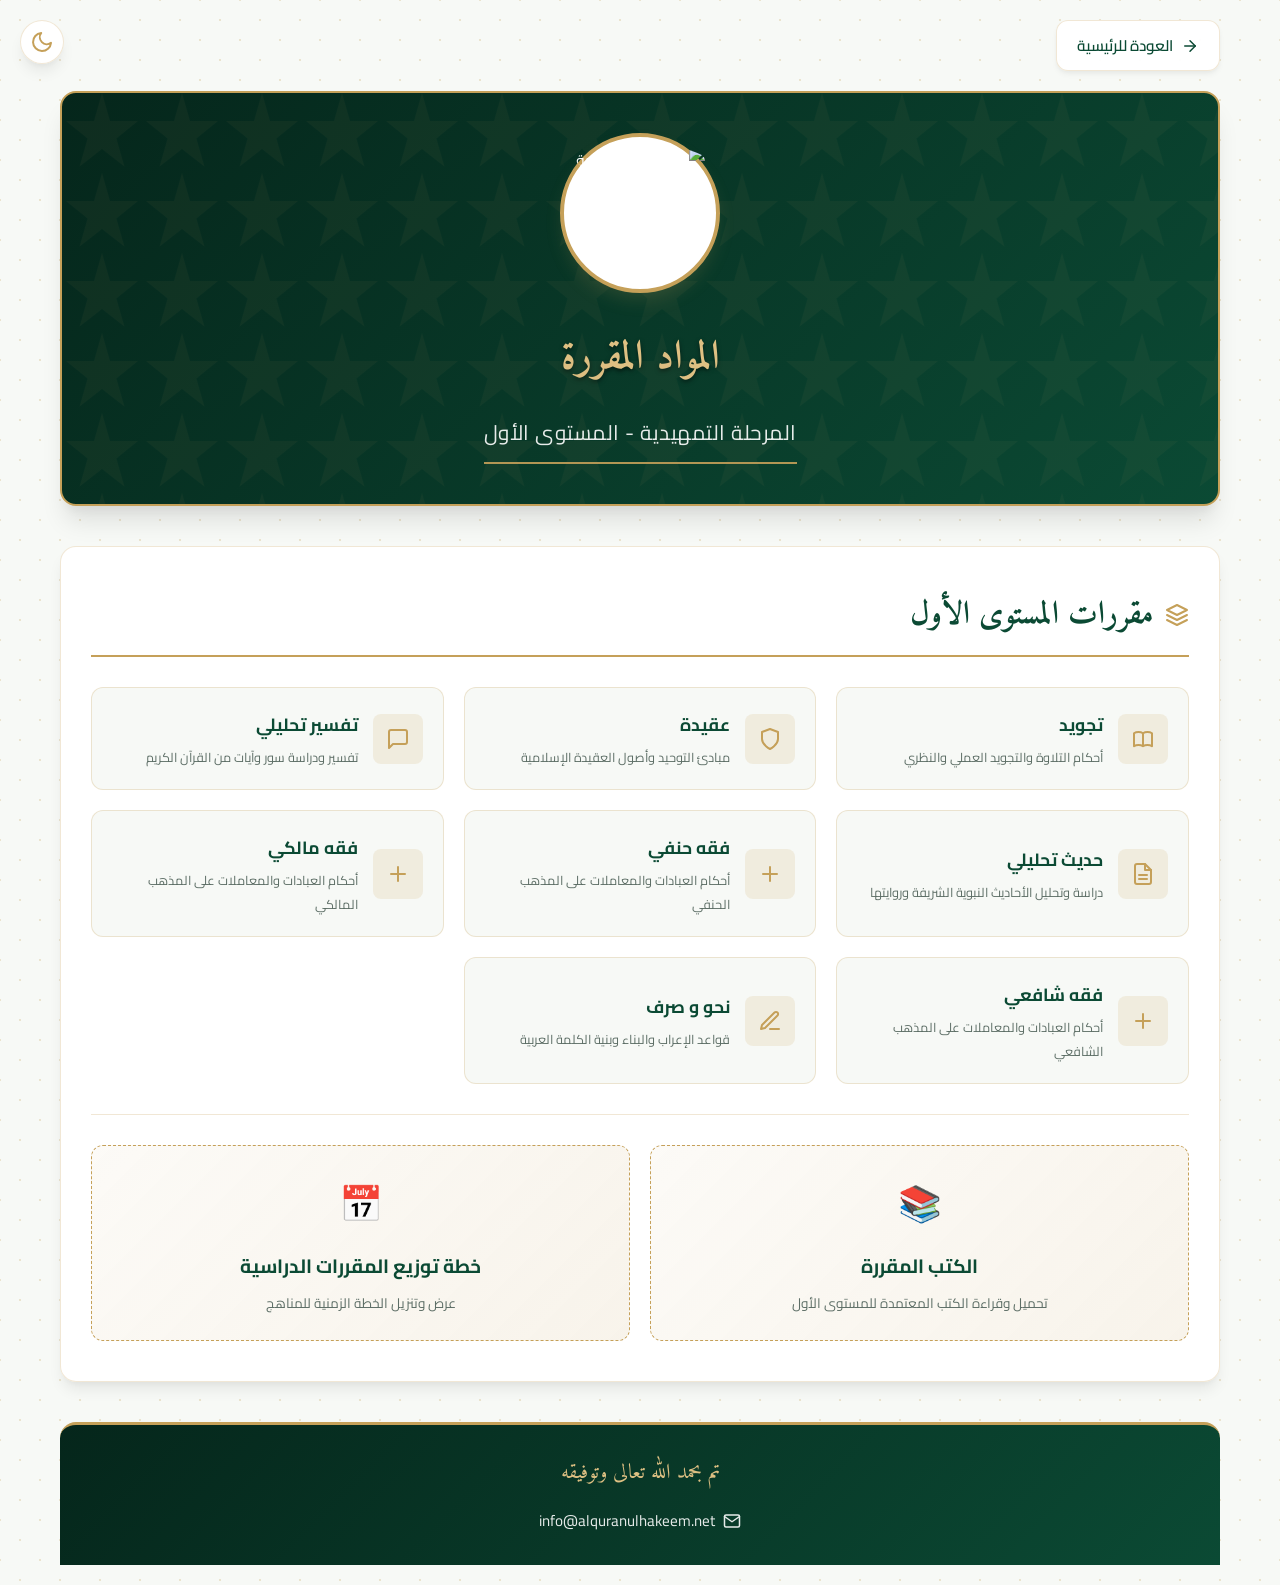
==== Rowaq_Intr_Stage_Level_1.html @ 0fdb3efa "Initial commit: Redesigned Rowaq academic stages website with premium dynamic player" ====
<!DOCTYPE html>
<html lang="ar" dir="rtl">
<head>
    <meta charset="UTF-8">
    <meta name="description" content="رواق العلوم الشرعية والعربية - المرحلة التمهيدية - المستوى الأول - المواد المقررة">
    <meta name="viewport" content="width=device-width, initial-scale=1.0">
    <title>المرحلة التمهيدية - المستوى الأول - المواد المقررة</title>
    <link rel="stylesheet" href="style.css">
</head>
<body>
    <!-- Theme Toggle Button -->
    <button class="theme-toggle-btn" id="themeToggle" title="تبديل المظهر الداكن/المضيء">
        <svg id="themeIcon" xmlns="http://www.w3.org/2000/svg" width="24" height="24" viewBox="0 0 24 24" fill="none" stroke="currentColor" stroke-width="2" stroke-linecap="round" stroke-linejoin="round">
            <path d="M21 12.79A9 9 0 1 1 11.21 3 7 7 0 0 0 21 12.79z"></path>
        </svg>
    </button>

    <div class="app-container">
        <!-- Back Button -->
        <div class="back-btn-container">
            <a href="Rowaq_Stages.html" class="back-btn">
                <svg xmlns="http://www.w3.org/2000/svg" width="24" height="24" viewBox="0 0 24 24" fill="none" stroke="currentColor" stroke-width="2" stroke-linecap="round" stroke-linejoin="round">
                    <line x1="5" y1="12" x2="19" y2="12"></line>
                    <polyline points="12 5 19 12 12 19"></polyline>
                </svg>
                <span>العودة للرئيسية</span>
            </a>
        </div>

        <!-- Header Hero -->
        <header class="header-hero">
            <div class="logo-wrapper">
                <img src="https://www.alquranulhakeem.net/Rowaq_0.jpg" alt="المرحلة التمهيدية" class="logo-img">
            </div>
            <h1 class="header-title-arabic font-amiri">المواد المقررة</h1>
            <div class="header-subtitle">المرحلة التمهيدية - المستوى الأول</div>
        </header>

        <!-- Level Container -->
        <main class="level-container">
            <h2 class="level-section-title">
                <svg xmlns="http://www.w3.org/2000/svg" width="24" height="24" viewBox="0 0 24 24" fill="none" stroke="currentColor" stroke-width="2" stroke-linecap="round" stroke-linejoin="round" style="color:var(--accent-color);">
                    <path d="M12 2L2 7l10 5 10-5-10-5z"></path>
                    <path d="M2 17l10 5 10-5"></path>
                    <path d="M2 12l10 5 10-5"></path>
                </svg>
                <span>مقررات المستوى الأول</span>
            </h2>

            <!-- Subjects Grid -->
            <div class="subjects-grid">
                <!-- Subject: تجويد -->
                <div class="subject-card" onclick="window.open('lecture_view.html?subject=level1_quran', '_blank');">
                    <div class="subject-icon">
                        <svg xmlns="http://www.w3.org/2000/svg" width="24" height="24" viewBox="0 0 24 24" fill="none" stroke="currentColor" stroke-width="2" stroke-linecap="round" stroke-linejoin="round">
                            <path d="M12 6.253v13m0-13C10.832 5.477 9.246 5 7.5 5S4.168 5.477 3 6.253v13C4.168 18.477 5.754 18 7.5 18s3.332.477 4.5 1.253m0-13C13.168 5.477 14.754 5 16.5 5c1.747 0 3.332.477 4.5 1.253v13C19.832 18.477 18.247 18 16.5 18c-1.746 0-3.332.477-4.5 1.253"></path>
                        </svg>
                    </div>
                    <div class="subject-info">
                        <div class="subject-name">تجويد</div>
                        <div class="subject-desc">أحكام التلاوة والتجويد العملي والنظري</div>
                    </div>
                </div>

                <!-- Subject: عقيدة -->
                <div class="subject-card" onclick="window.open('lecture_view.html?subject=level1_aqidah', '_blank');">
                    <div class="subject-icon">
                        <svg xmlns="http://www.w3.org/2000/svg" width="24" height="24" viewBox="0 0 24 24" fill="none" stroke="currentColor" stroke-width="2" stroke-linecap="round" stroke-linejoin="round">
                            <path d="M12 22s8-4 8-10V5l-8-3-8 3v7c0 6 8 10 8 10z"></path>
                        </svg>
                    </div>
                    <div class="subject-info">
                        <div class="subject-name">عقيدة</div>
                        <div class="subject-desc">مبادئ التوحيد وأصول العقيدة الإسلامية</div>
                    </div>
                </div>

                <!-- Subject: تفسير تحليلي -->
                <div class="subject-card" onclick="window.open('lecture_view.html?subject=level1_tafseer', '_blank');">
                    <div class="subject-icon">
                        <svg xmlns="http://www.w3.org/2000/svg" width="24" height="24" viewBox="0 0 24 24" fill="none" stroke="currentColor" stroke-width="2" stroke-linecap="round" stroke-linejoin="round">
                            <path d="M21 15a2 2 0 0 1-2 2H7l-4 4V5a2 2 0 0 1 2-2h14a2 2 0 0 1 2 2z"></path>
                        </svg>
                    </div>
                    <div class="subject-info">
                        <div class="subject-name">تفسير تحليلي</div>
                        <div class="subject-desc">تفسير ودراسة سور وآيات من القرآن الكريم</div>
                    </div>
                </div>

                <!-- Subject: حديث تحليلي -->
                <div class="subject-card" onclick="window.open('lecture_view.html?subject=level1_hadith', '_blank');">
                    <div class="subject-icon">
                        <svg xmlns="http://www.w3.org/2000/svg" width="24" height="24" viewBox="0 0 24 24" fill="none" stroke="currentColor" stroke-width="2" stroke-linecap="round" stroke-linejoin="round">
                            <path d="M14 2H6a2 2 0 0 0-2 2v16a2 2 0 0 0 2 2h12a2 2 0 0 0 2-2V8z"></path>
                            <polyline points="14 2 14 8 20 8"></polyline>
                            <line x1="16" y1="13" x2="8" y2="13"></line>
                            <line x1="16" y1="17" x2="8" y2="17"></line>
                        </svg>
                    </div>
                    <div class="subject-info">
                        <div class="subject-name">حديث تحليلي</div>
                        <div class="subject-desc">دراسة وتحليل الأحاديث النبوية الشريفة وروايتها</div>
                    </div>
                </div>

                <!-- Subject: فقه حنفي -->
                <div class="subject-card" onclick="window.open('lecture_view.html?subject=level1_fiqh_hanafy', '_blank');">
                    <div class="subject-icon">
                        <svg xmlns="http://www.w3.org/2000/svg" width="24" height="24" viewBox="0 0 24 24" fill="none" stroke="currentColor" stroke-width="2" stroke-linecap="round" stroke-linejoin="round">
                            <line x1="12" y1="5" x2="12" y2="19"></line>
                            <line x1="5" y1="12" x2="19" y2="12"></line>
                        </svg>
                    </div>
                    <div class="subject-info">
                        <div class="subject-name">فقه حنفي</div>
                        <div class="subject-desc">أحكام العبادات والمعاملات على المذهب الحنفي</div>
                    </div>
                </div>

                <!-- Subject: فقه مالكي -->
                <div class="subject-card" onclick="window.open('lecture_view.html?subject=level1_fiqh_maleky', '_blank');">
                    <div class="subject-icon">
                        <svg xmlns="http://www.w3.org/2000/svg" width="24" height="24" viewBox="0 0 24 24" fill="none" stroke="currentColor" stroke-width="2" stroke-linecap="round" stroke-linejoin="round">
                            <line x1="12" y1="5" x2="12" y2="19"></line>
                            <line x1="5" y1="12" x2="19" y2="12"></line>
                        </svg>
                    </div>
                    <div class="subject-info">
                        <div class="subject-name">فقه مالكي</div>
                        <div class="subject-desc">أحكام العبادات والمعاملات على المذهب المالكي</div>
                    </div>
                </div>

                <!-- Subject: فقه شافعي -->
                <div class="subject-card" onclick="window.open('lecture_view.html?subject=level1_fiqh_shafey', '_blank');">
                    <div class="subject-icon">
                        <svg xmlns="http://www.w3.org/2000/svg" width="24" height="24" viewBox="0 0 24 24" fill="none" stroke="currentColor" stroke-width="2" stroke-linecap="round" stroke-linejoin="round">
                            <line x1="12" y1="5" x2="12" y2="19"></line>
                            <line x1="5" y1="12" x2="19" y2="12"></line>
                        </svg>
                    </div>
                    <div class="subject-info">
                        <div class="subject-name">فقه شافعي</div>
                        <div class="subject-desc">أحكام العبادات والمعاملات على المذهب الشافعي</div>
                    </div>
                </div>

                <!-- Subject: نحو و صرف -->
                <div class="subject-card" onclick="window.open('lecture_view.html?subject=level1_nahw', '_blank');">
                    <div class="subject-icon">
                        <svg xmlns="http://www.w3.org/2000/svg" width="24" height="24" viewBox="0 0 24 24" fill="none" stroke="currentColor" stroke-width="2" stroke-linecap="round" stroke-linejoin="round">
                            <path d="M12 20h9"></path>
                            <path d="M16.5 3.5a2.121 2.121 0 0 1 3 3L7 19l-4 1 1-4L16.5 3.5z"></path>
                        </svg>
                    </div>
                    <div class="subject-info">
                        <div class="subject-name">نحو و صرف</div>
                        <div class="subject-desc">قواعد الإعراب والبناء وبنية الكلمة العربية</div>
                    </div>
                </div>
            </div>

            <!-- Specialized Materials (Books & Schedule) -->
            <div class="special-materials-grid">
                <!-- Books -->
                <div class="special-material-card" onclick="window.open('https://www.alquranulhakeem.net/Rowaq/Al_Kotob.html', '_blank');">
                    <div class="special-material-icon">📚</div>
                    <div class="special-material-title">الكتب المقررة</div>
                    <p style="font-size:0.85rem; color:var(--text-light);">تحميل وقراءة الكتب المعتمدة للمستوى الأول</p>
                </div>

                <!-- Syllabus/Schedule -->
                <div class="special-material-card" onclick="window.open('https://drive.google.com/file/d/1y_OL5pMnN5fNmaJ95Whbxg81tgHGgT0i/view?usp=sharing', '_blank');">
                    <div class="special-material-icon">📅</div>
                    <div class="special-material-title">خطة توزيع المقررات الدراسية</div>
                    <p style="font-size:0.85rem; color:var(--text-light);">عرض وتنزيل الخطة الزمنية للمناهج</p>
                </div>
            </div>
        </main>

        <!-- Footer Section -->
        <footer class="footer-section">
            <div class="footer-credit">تم بحمد الله تعالى وتوفيقه</div>
            <a href="mailto:info@alquranulhakeem.net" class="footer-contact">
                <svg xmlns="http://www.w3.org/2000/svg" width="18" height="18" viewBox="0 0 24 24" fill="none" stroke="currentColor" stroke-width="2" stroke-linecap="round" stroke-linejoin="round">
                    <path d="M4 4h16c1.1 0 2 .9 2 2v12c0 1.1-.9 2-2 2H4c-1.1 0-2-.9-2-2V6c0-1.1.9-2 2-2z"></path>
                    <polyline points="22,6 12,13 2,6"></polyline>
                </svg>
                <span>info@alquranulhakeem.net</span>
            </a>
        </footer>
    </div>

    <!-- Security & Theme Switcher Script -->
    <script>
        // Disable context menu
        document.addEventListener('contextmenu', event => event.preventDefault());

        // Dark/Light Theme Switcher script
        const themeToggle = document.getElementById('themeToggle');
        const themeIcon = document.getElementById('themeIcon');
        
        // Check for saved theme
        const savedTheme = localStorage.getItem('theme') || 'light';
        document.documentElement.setAttribute('data-theme', savedTheme);
        updateThemeIcon(savedTheme);

        themeToggle.addEventListener('click', () => {
            const currentTheme = document.documentElement.getAttribute('data-theme');
            const newTheme = currentTheme === 'dark' ? 'light' : 'dark';
            document.documentElement.setAttribute('data-theme', newTheme);
            localStorage.setItem('theme', newTheme);
            updateThemeIcon(newTheme);
        });

        function updateThemeIcon(theme) {
            if (theme === 'dark') {
                themeIcon.innerHTML = `
                    <circle cx="12" cy="12" r="5"></circle>
                    <line x1="12" y1="1" x2="12" y2="3"></line>
                    <line x1="12" y1="21" x2="12" y2="23"></line>
                    <line x1="4.22" y1="4.22" x2="5.64" y2="5.64"></line>
                    <line x1="18.36" y1="18.36" x2="19.78" y2="19.78"></line>
                    <line x1="1" y1="12" x2="3" y2="12"></line>
                    <line x1="21" y1="12" x2="23" y2="12"></line>
                    <line x1="4.22" y1="19.78" x2="5.64" y2="18.36"></line>
                    <line x1="18.36" y1="5.64" x2="19.78" y2="4.22"></line>
                `;
            } else {
                themeIcon.innerHTML = `
                    <path d="M21 12.79A9 9 0 1 1 11.21 3 7 7 0 0 0 21 12.79z"></path>
                `;
            }
        }
    </script>
</body>
</html>
---- style.css ----
@import url('https://fonts.googleapis.com/css?family=Amiri:400,700|Cairo:300,400,600,700&display=swap');

:root {
    --primary-color: #0b4a34;
    --primary-light: #156247;
    --primary-dark: #05261b;
    --accent-color: #c5a059;
    --accent-light: #dec083;
    --accent-dark: #99793c;
    --accent-glow: rgba(197, 160, 89, 0.3);
    --bg-color: #f7f9f6;
    --card-bg: rgba(255, 255, 255, 0.95);
    --border-color: rgba(197, 160, 89, 0.25);
    --text-color: #2b3a33;
    --text-light: #5d6e66;
    --text-white: #ffffff;
    --shadow-sm: 0 4px 6px -1px rgba(0, 0, 0, 0.05), 0 2px 4px -1px rgba(0, 0, 0, 0.03);
    --shadow-md: 0 10px 15px -3px rgba(0, 0, 0, 0.08), 0 4px 6px -2px rgba(0, 0, 0, 0.04);
    --shadow-lg: 0 20px 25px -5px rgba(0, 0, 0, 0.1), 0 10px 10px -5px rgba(0, 0, 0, 0.04);
    --shadow-gold: 0 10px 20px -5px rgba(197, 160, 89, 0.2);
    --transition: all 0.3s cubic-bezier(0.4, 0, 0.2, 1);
    --border-radius-lg: 16px;
    --border-radius-md: 12px;
    --border-radius-sm: 8px;
    --font-cairo: 'Cairo', sans-serif;
    --font-amiri: 'Amiri', serif;
}

[data-theme="dark"] {
    --primary-color: #125e43;
    --primary-light: #1c7c59;
    --primary-dark: #083424;
    --accent-color: #dec083;
    --accent-light: #ebd6ae;
    --accent-dark: #b58d4a;
    --accent-glow: rgba(222, 192, 131, 0.2);
    --bg-color: #0b1411;
    --card-bg: rgba(13, 26, 22, 0.85);
    --border-color: rgba(222, 192, 131, 0.2);
    --text-color: #e2e8f0;
    --text-light: #94a3b8;
    --shadow-sm: 0 4px 6px -1px rgba(0, 0, 0, 0.2);
    --shadow-md: 0 10px 15px -3px rgba(0, 0, 0, 0.3);
    --shadow-lg: 0 20px 25px -5px rgba(0, 0, 0, 0.4);
    --shadow-gold: 0 10px 20px -5px rgba(222, 192, 131, 0.1);
}

/* Base Styles */
* {
    box-sizing: border-box;
    margin: 0;
    padding: 0;
}

body {
    direction: rtl;
    text-align: right;
    font-family: var(--font-cairo);
    background-color: var(--bg-color);
    color: var(--text-color);
    min-height: 100vh;
    display: flex;
    flex-direction: column;
    transition: var(--transition);
    overflow-x: hidden;
    background-image: 
        radial-gradient(var(--border-color) 1px, transparent 1px), 
        radial-gradient(var(--border-color) 1px, transparent 1px);
    background-size: 40px 40px;
    background-position: 0 0, 20px 20px;
}

/* Theme Switcher */
.theme-toggle-btn {
    position: fixed;
    top: 20px;
    left: 20px;
    background: var(--card-bg);
    border: 1px solid var(--border-color);
    color: var(--accent-color);
    width: 44px;
    height: 44px;
    border-radius: 50%;
    cursor: pointer;
    display: flex;
    align-items: center;
    justify-content: center;
    box-shadow: var(--shadow-md);
    transition: var(--transition);
    z-index: 1000;
}

.theme-toggle-btn:hover {
    transform: scale(1.1) rotate(15deg);
    border-color: var(--accent-color);
    box-shadow: var(--shadow-gold);
}

/* App Container */
.app-container {
    max-width: 1200px;
    width: 100%;
    margin: 0 auto;
    padding: 20px;
    flex: 1;
    display: flex;
    flex-direction: column;
}

/* Header & Hero Section */
.header-hero {
    background: linear-gradient(135deg, var(--primary-dark) 0%, var(--primary-color) 100%);
    color: var(--text-white);
    border-radius: var(--border-radius-lg);
    padding: 40px 30px;
    margin-bottom: 40px;
    text-align: center;
    box-shadow: var(--shadow-lg);
    border: 2px solid var(--accent-color);
    position: relative;
    overflow: hidden;
    display: flex;
    flex-direction: column;
    align-items: center;
    gap: 20px;
    animation: fadeInUp 0.8s ease;
}

.header-hero::before {
    content: '';
    position: absolute;
    top: 0;
    left: 0;
    right: 0;
    bottom: 0;
    background: url('data:image/svg+xml;utf8,<svg xmlns="http://www.w3.org/2000/svg" width="100" height="100" viewBox="0 0 100 100"><polygon points="50,0 60,35 95,35 68,57 78,92 50,70 22,92 32,57 5,35 40,35" fill="rgba(197, 160, 89, 0.05)"/></svg>') repeat;
    background-size: 80px 80px;
    pointer-events: none;
}

.logo-wrapper {
    position: relative;
    width: 160px;
    height: 160px;
    border-radius: 50%;
    background: var(--text-white);
    padding: 8px;
    box-shadow: var(--shadow-gold);
    border: 4px solid var(--accent-color);
    transition: var(--transition);
}

.logo-wrapper:hover {
    transform: scale(1.05) rotate(5deg);
    box-shadow: 0 0 25px var(--accent-color);
}

.logo-img {
    width: 100%;
    height: 100%;
    object-fit: cover;
    border-radius: 50%;
}

.header-title-arabic {
    font-family: var(--font-amiri);
    font-size: 2.5rem;
    font-weight: 700;
    color: var(--accent-light);
    text-shadow: 0 2px 4px rgba(0,0,0,0.5);
    margin-top: 10px;
}

.header-subtitle {
    font-size: 1.3rem;
    font-weight: 400;
    letter-spacing: 0.5px;
    color: var(--text-white);
    opacity: 0.9;
    border-bottom: 2px solid var(--accent-color);
    padding-bottom: 10px;
    width: fit-content;
    margin: 0 auto;
}

/* Back Button */
.back-btn-container {
    width: 100%;
    display: flex;
    justify-content: flex-start;
    margin-bottom: 20px;
}

.back-btn {
    display: inline-flex;
    align-items: center;
    gap: 8px;
    padding: 10px 20px;
    background: var(--card-bg);
    border: 1px solid var(--border-color);
    border-radius: var(--border-radius-md);
    color: var(--primary-color);
    font-family: var(--font-cairo);
    font-weight: 600;
    font-size: 0.95rem;
    cursor: pointer;
    text-decoration: none;
    transition: var(--transition);
    box-shadow: var(--shadow-sm);
}

.back-btn:hover {
    background: var(--primary-color);
    color: var(--text-white);
    border-color: var(--primary-color);
    transform: translateX(5px);
    box-shadow: var(--shadow-md);
}

.back-btn svg {
    width: 18px;
    height: 18px;
    transition: var(--transition);
}

/* Main Grid Layout */
.stages-grid {
    display: grid;
    grid-template-columns: repeat(3, 1fr);
    gap: 30px;
    margin-bottom: 40px;
    animation: fadeInUp 1s ease;
}

/* Cards Design */
.stage-card {
    background: var(--card-bg);
    border: 1.5px solid var(--border-color);
    border-radius: var(--border-radius-lg);
    padding: 30px 24px;
    text-align: center;
    box-shadow: var(--shadow-md);
    transition: var(--transition);
    display: flex;
    flex-direction: column;
    justify-content: space-between;
    min-height: 380px;
    backdrop-filter: blur(10px);
}

.stage-card:hover {
    transform: translateY(-8px);
    border-color: var(--accent-color);
    box-shadow: var(--shadow-lg), var(--shadow-gold);
}

.stage-header {
    margin-bottom: 25px;
}

.stage-icon-box {
    width: 70px;
    height: 70px;
    border-radius: 50%;
    background: rgba(197, 160, 89, 0.1);
    color: var(--accent-color);
    display: flex;
    align-items: center;
    justify-content: center;
    margin: 0 auto 15px auto;
    transition: var(--transition);
}

.stage-card:hover .stage-icon-box {
    background: var(--accent-color);
    color: var(--primary-dark);
    transform: scale(1.1);
}

.stage-title {
    font-family: var(--font-amiri);
    font-size: 1.8rem;
    font-weight: 700;
    color: var(--primary-color);
    margin-bottom: 8px;
}

.stage-description {
    font-size: 0.9rem;
    color: var(--text-light);
    line-height: 1.6;
}

.stage-actions {
    display: flex;
    flex-direction: column;
    gap: 15px;
    margin-top: 15px;
}

/* Button & Link Styles */
.rowaq-btn {
    display: flex;
    align-items: center;
    justify-content: center;
    gap: 10px;
    width: 100%;
    padding: 12px 20px;
    font-family: var(--font-cairo);
    font-size: 1rem;
    font-weight: 600;
    text-decoration: none;
    border-radius: var(--border-radius-md);
    cursor: pointer;
    transition: var(--transition);
    border: 1px solid var(--border-color);
    box-shadow: var(--shadow-sm);
    background: var(--card-bg);
    color: var(--text-color);
}

.rowaq-btn:hover {
    transform: translateY(-2px);
    box-shadow: var(--shadow-md);
}

.rowaq-btn-primary {
    background: linear-gradient(135deg, var(--primary-color) 0%, var(--primary-light) 100%);
    color: var(--text-white);
    border: none;
}

.rowaq-btn-primary:hover {
    background: linear-gradient(135deg, var(--primary-light) 0%, var(--primary-color) 100%);
    box-shadow: 0 8px 20px rgba(11, 74, 52, 0.3);
}

.rowaq-btn-accent {
    background: linear-gradient(135deg, var(--accent-color) 0%, var(--accent-light) 100%);
    color: var(--primary-dark);
    border: none;
}

.rowaq-btn-accent:hover {
    background: linear-gradient(135deg, var(--accent-light) 0%, var(--accent-color) 100%);
    box-shadow: var(--shadow-gold);
}

.rowaq-btn-outline {
    background: transparent;
    border: 1.5px solid var(--primary-color);
    color: var(--primary-color);
}

.rowaq-btn-outline:hover {
    background: var(--primary-color);
    color: var(--text-white);
}

/* Inner Levels Page Layout */
.level-container {
    background: var(--card-bg);
    border: 1.5px solid var(--border-color);
    border-radius: var(--border-radius-lg);
    padding: 40px 30px;
    box-shadow: var(--shadow-md);
    margin-bottom: 40px;
    animation: fadeInUp 0.8s ease;
    backdrop-filter: blur(10px);
}

.level-section-title {
    font-family: var(--font-amiri);
    font-size: 2rem;
    font-weight: 700;
    color: var(--primary-color);
    border-bottom: 2px solid var(--accent-color);
    padding-bottom: 12px;
    margin-bottom: 30px;
    display: flex;
    align-items: center;
    gap: 12px;
}

.subjects-grid {
    display: grid;
    grid-template-columns: repeat(auto-fill, minmax(280px, 1fr));
    gap: 20px;
    margin-bottom: 30px;
}

/* Subject Card Styles */
.subject-card {
    background: var(--bg-color);
    border: 1px solid var(--border-color);
    border-radius: var(--border-radius-md);
    padding: 20px;
    display: flex;
    align-items: center;
    gap: 15px;
    transition: var(--transition);
    cursor: pointer;
    position: relative;
    overflow: hidden;
}

.subject-card::after {
    content: '';
    position: absolute;
    bottom: 0;
    left: 0;
    right: 0;
    height: 3px;
    background: var(--accent-color);
    transform: scaleX(0);
    transition: var(--transition);
}

.subject-card:hover {
    transform: translateY(-4px);
    border-color: var(--accent-color);
    box-shadow: var(--shadow-md);
    background: var(--card-bg);
}

.subject-card:hover::after {
    transform: scaleX(1);
}

.subject-icon {
    width: 50px;
    height: 50px;
    border-radius: var(--border-radius-sm);
    background: rgba(197, 160, 89, 0.15);
    color: var(--accent-color);
    display: flex;
    align-items: center;
    justify-content: center;
    font-size: 1.3rem;
    flex-shrink: 0;
    transition: var(--transition);
}

.subject-card:hover .subject-icon {
    background: var(--primary-color);
    color: var(--text-white);
}

.subject-info {
    flex-grow: 1;
}

.subject-name {
    font-size: 1.1rem;
    font-weight: 700;
    color: var(--primary-color);
    margin-bottom: 4px;
}

.subject-desc {
    font-size: 0.8rem;
    color: var(--text-light);
}

/* Specialized items (e.g. books, schedules) */
.special-materials-grid {
    display: grid;
    grid-template-columns: repeat(2, 1fr);
    gap: 20px;
    margin-top: 30px;
    border-top: 1px solid var(--border-color);
    padding-top: 30px;
}

.special-material-card {
    background: linear-gradient(135deg, rgba(197, 160, 89, 0.05) 0%, rgba(197, 160, 89, 0.12) 100%);
    border: 1.5px dashed var(--accent-color);
    border-radius: var(--border-radius-md);
    padding: 24px;
    text-align: center;
    transition: var(--transition);
    cursor: pointer;
}

.special-material-card:hover {
    background: linear-gradient(135deg, rgba(197, 160, 89, 0.1) 0%, rgba(197, 160, 89, 0.2) 100%);
    transform: translateY(-3px);
    box-shadow: var(--shadow-md);
}

.special-material-icon {
    font-size: 2.2rem;
    color: var(--accent-dark);
    margin-bottom: 12px;
}

.special-material-title {
    font-size: 1.2rem;
    font-weight: 700;
    color: var(--primary-color);
    margin-bottom: 6px;
}

/* Badges */
.status-badge {
    display: inline-block;
    padding: 4px 10px;
    font-size: 0.75rem;
    font-weight: 600;
    border-radius: 20px;
    text-transform: uppercase;
    margin-bottom: 8px;
    width: fit-content;
}

.badge-coming-soon {
    background-color: rgba(197, 160, 89, 0.2);
    color: var(--accent-dark);
    border: 1px solid var(--accent-color);
}

.badge-active {
    background-color: rgba(11, 74, 52, 0.15);
    color: var(--primary-light);
    border: 1px solid var(--primary-color);
}

/* Coming Soon Custom Page Container */
.coming-soon-container {
    flex: 1;
    display: flex;
    flex-direction: column;
    align-items: center;
    justify-content: center;
    text-align: center;
    padding: 40px 20px;
    animation: fadeInUp 0.8s ease;
}

.coming-soon-card {
    background: var(--card-bg);
    border: 2px solid var(--accent-color);
    border-radius: var(--border-radius-lg);
    padding: 50px 30px;
    max-width: 600px;
    width: 100%;
    box-shadow: var(--shadow-lg), var(--shadow-gold);
    display: flex;
    flex-direction: column;
    align-items: center;
    gap: 20px;
}

.coming-soon-icon {
    font-size: 4rem;
    animation: pulse 2s infinite;
}

.coming-soon-title {
    font-family: var(--font-amiri);
    font-size: 2.5rem;
    font-weight: 700;
    color: var(--primary-color);
}

.coming-soon-text {
    font-size: 1.1rem;
    color: var(--text-light);
    line-height: 1.8;
}

/* Footer Section */
.footer-section {
    background: linear-gradient(135deg, var(--primary-dark) 0%, var(--primary-color) 100%);
    color: var(--text-white);
    border-top: 3px solid var(--accent-color);
    border-radius: var(--border-radius-lg) var(--border-radius-lg) 0 0;
    padding: 30px 20px;
    text-align: center;
    margin-top: auto;
    display: flex;
    flex-direction: column;
    align-items: center;
    gap: 15px;
}

.footer-credit {
    font-family: var(--font-amiri);
    font-size: 1.3rem;
    color: var(--accent-light);
}

.footer-contact {
    font-size: 0.95rem;
    color: var(--text-white);
    opacity: 0.9;
    text-decoration: none;
    transition: var(--transition);
    display: flex;
    align-items: center;
    gap: 8px;
}

.footer-contact:hover {
    color: var(--accent-light);
    text-shadow: 0 0 10px rgba(197, 160, 89, 0.5);
}

/* Animations */
@keyframes fadeInUp {
    from {
        opacity: 0;
        transform: translateY(20px);
    }
    to {
        opacity: 1;
        transform: translateY(0);
    }
}

@keyframes pulse {
    0% {
        transform: scale(1);
        opacity: 1;
    }
    50% {
        transform: scale(1.08);
        opacity: 0.8;
    }
    100% {
        transform: scale(1);
        opacity: 1;
    }
}

/* Responsive Breakpoints */
@media (max-width: 992px) {
    .stages-grid {
        grid-template-columns: repeat(2, 1fr);
        gap: 20px;
    }
}

@media (max-width: 768px) {
    .stages-grid {
        grid-template-columns: 1fr;
        gap: 25px;
    }
    .header-title-arabic {
        font-size: 2rem;
    }
    .special-materials-grid {
        grid-template-columns: 1fr;
    }
    .level-container {
        padding: 25px 20px;
    }
}
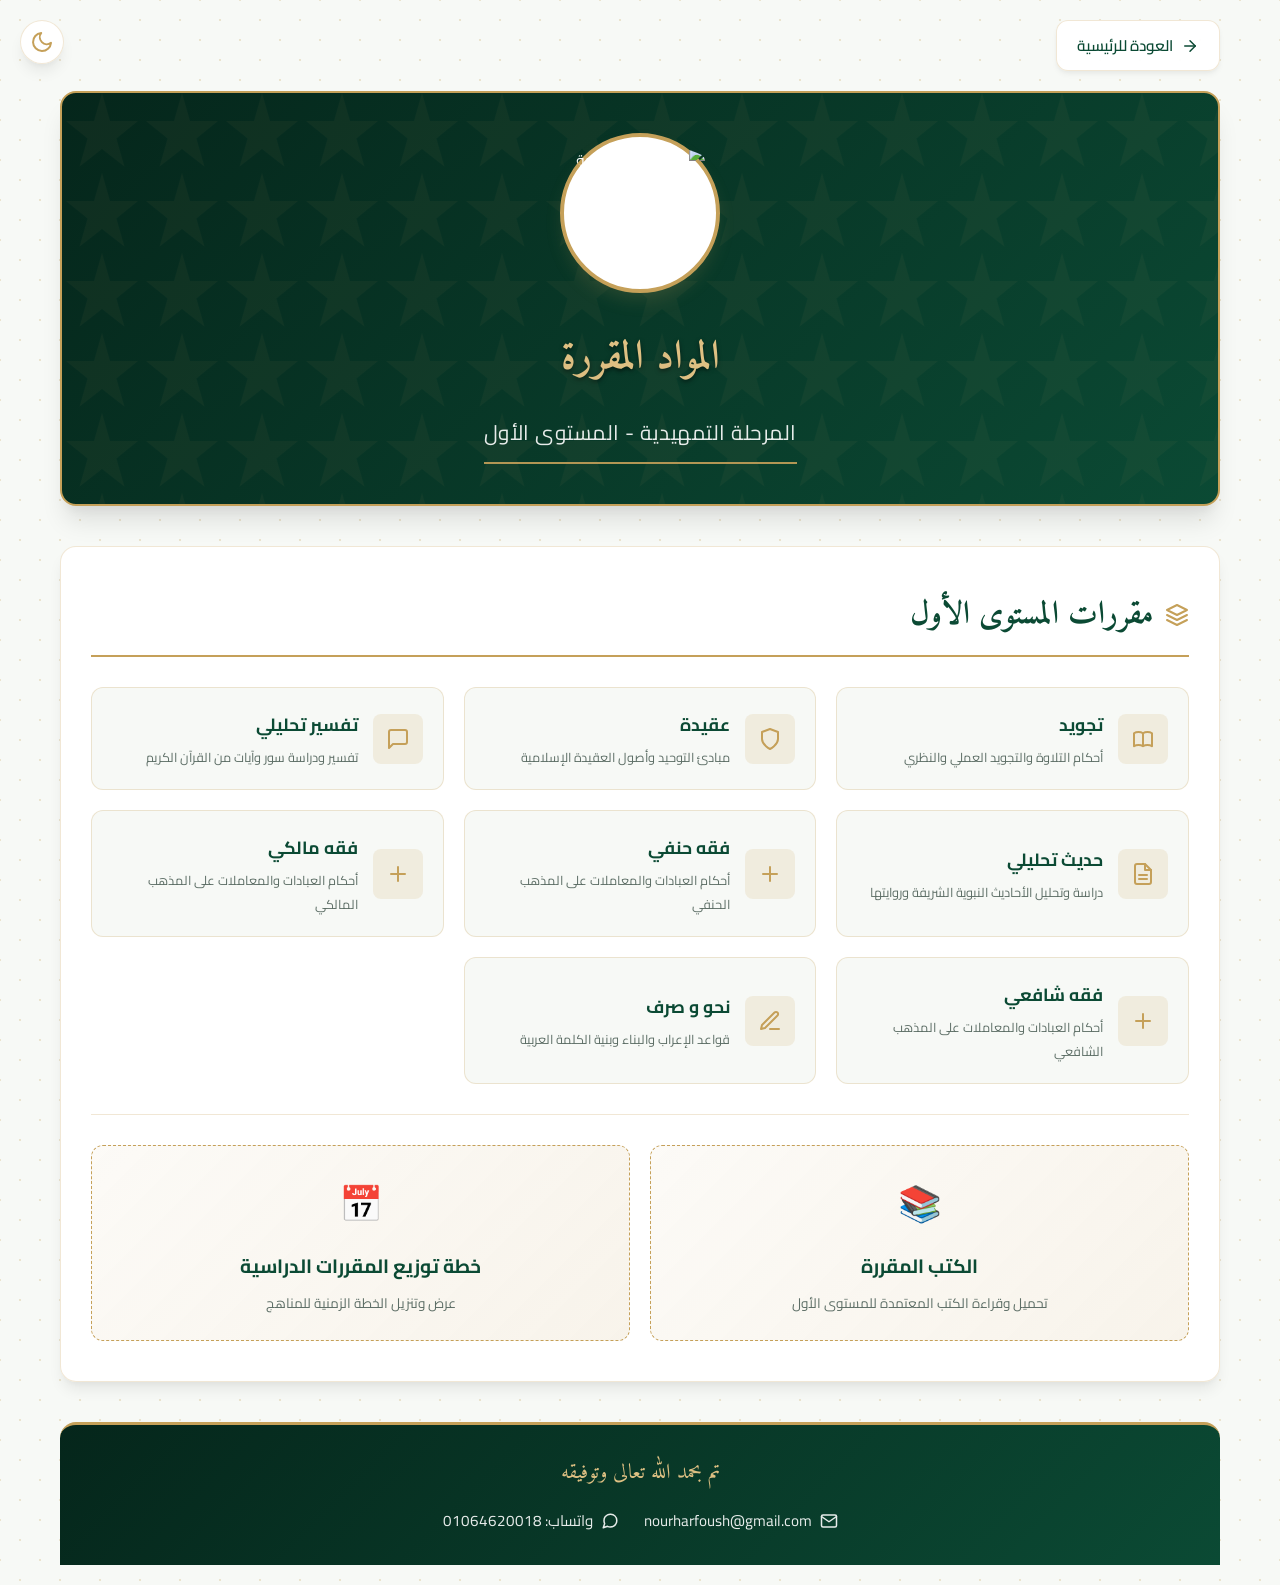
==== commit 2ea375cd: "Update contact info, add modern styled books pages, and configure all links to open in same tab" ====
--- a/Rowaq_Intr_Stage_Level_1.html
+++ b/Rowaq_Intr_Stage_Level_1.html
@@ -50,7 +50,7 @@
             <!-- Subjects Grid -->
             <div class="subjects-grid">
                 <!-- Subject: تجويد -->
-                <div class="subject-card" onclick="window.open('lecture_view.html?subject=level1_quran', '_blank');">
+                <div class="subject-card" onclick="window.open('lecture_view.html?subject=level1_quran', '_self');">
                     <div class="subject-icon">
                         <svg xmlns="http://www.w3.org/2000/svg" width="24" height="24" viewBox="0 0 24 24" fill="none" stroke="currentColor" stroke-width="2" stroke-linecap="round" stroke-linejoin="round">
                             <path d="M12 6.253v13m0-13C10.832 5.477 9.246 5 7.5 5S4.168 5.477 3 6.253v13C4.168 18.477 5.754 18 7.5 18s3.332.477 4.5 1.253m0-13C13.168 5.477 14.754 5 16.5 5c1.747 0 3.332.477 4.5 1.253v13C19.832 18.477 18.247 18 16.5 18c-1.746 0-3.332.477-4.5 1.253"></path>
@@ -63,7 +63,7 @@
                 </div>
 
                 <!-- Subject: عقيدة -->
-                <div class="subject-card" onclick="window.open('lecture_view.html?subject=level1_aqidah', '_blank');">
+                <div class="subject-card" onclick="window.open('lecture_view.html?subject=level1_aqidah', '_self');">
                     <div class="subject-icon">
                         <svg xmlns="http://www.w3.org/2000/svg" width="24" height="24" viewBox="0 0 24 24" fill="none" stroke="currentColor" stroke-width="2" stroke-linecap="round" stroke-linejoin="round">
                             <path d="M12 22s8-4 8-10V5l-8-3-8 3v7c0 6 8 10 8 10z"></path>
@@ -76,7 +76,7 @@
                 </div>
 
                 <!-- Subject: تفسير تحليلي -->
-                <div class="subject-card" onclick="window.open('lecture_view.html?subject=level1_tafseer', '_blank');">
+                <div class="subject-card" onclick="window.open('lecture_view.html?subject=level1_tafseer', '_self');">
                     <div class="subject-icon">
                         <svg xmlns="http://www.w3.org/2000/svg" width="24" height="24" viewBox="0 0 24 24" fill="none" stroke="currentColor" stroke-width="2" stroke-linecap="round" stroke-linejoin="round">
                             <path d="M21 15a2 2 0 0 1-2 2H7l-4 4V5a2 2 0 0 1 2-2h14a2 2 0 0 1 2 2z"></path>
@@ -89,7 +89,7 @@
                 </div>
 
                 <!-- Subject: حديث تحليلي -->
-                <div class="subject-card" onclick="window.open('lecture_view.html?subject=level1_hadith', '_blank');">
+                <div class="subject-card" onclick="window.open('lecture_view.html?subject=level1_hadith', '_self');">
                     <div class="subject-icon">
                         <svg xmlns="http://www.w3.org/2000/svg" width="24" height="24" viewBox="0 0 24 24" fill="none" stroke="currentColor" stroke-width="2" stroke-linecap="round" stroke-linejoin="round">
                             <path d="M14 2H6a2 2 0 0 0-2 2v16a2 2 0 0 0 2 2h12a2 2 0 0 0 2-2V8z"></path>
@@ -105,7 +105,7 @@
                 </div>
 
                 <!-- Subject: فقه حنفي -->
-                <div class="subject-card" onclick="window.open('lecture_view.html?subject=level1_fiqh_hanafy', '_blank');">
+                <div class="subject-card" onclick="window.open('lecture_view.html?subject=level1_fiqh_hanafy', '_self');">
                     <div class="subject-icon">
                         <svg xmlns="http://www.w3.org/2000/svg" width="24" height="24" viewBox="0 0 24 24" fill="none" stroke="currentColor" stroke-width="2" stroke-linecap="round" stroke-linejoin="round">
                             <line x1="12" y1="5" x2="12" y2="19"></line>
@@ -119,7 +119,7 @@
                 </div>
 
                 <!-- Subject: فقه مالكي -->
-                <div class="subject-card" onclick="window.open('lecture_view.html?subject=level1_fiqh_maleky', '_blank');">
+                <div class="subject-card" onclick="window.open('lecture_view.html?subject=level1_fiqh_maleky', '_self');">
                     <div class="subject-icon">
                         <svg xmlns="http://www.w3.org/2000/svg" width="24" height="24" viewBox="0 0 24 24" fill="none" stroke="currentColor" stroke-width="2" stroke-linecap="round" stroke-linejoin="round">
                             <line x1="12" y1="5" x2="12" y2="19"></line>
@@ -133,7 +133,7 @@
                 </div>
 
                 <!-- Subject: فقه شافعي -->
-                <div class="subject-card" onclick="window.open('lecture_view.html?subject=level1_fiqh_shafey', '_blank');">
+                <div class="subject-card" onclick="window.open('lecture_view.html?subject=level1_fiqh_shafey', '_self');">
                     <div class="subject-icon">
                         <svg xmlns="http://www.w3.org/2000/svg" width="24" height="24" viewBox="0 0 24 24" fill="none" stroke="currentColor" stroke-width="2" stroke-linecap="round" stroke-linejoin="round">
                             <line x1="12" y1="5" x2="12" y2="19"></line>
@@ -147,7 +147,7 @@
                 </div>
 
                 <!-- Subject: نحو و صرف -->
-                <div class="subject-card" onclick="window.open('lecture_view.html?subject=level1_nahw', '_blank');">
+                <div class="subject-card" onclick="window.open('lecture_view.html?subject=level1_nahw', '_self');">
                     <div class="subject-icon">
                         <svg xmlns="http://www.w3.org/2000/svg" width="24" height="24" viewBox="0 0 24 24" fill="none" stroke="currentColor" stroke-width="2" stroke-linecap="round" stroke-linejoin="round">
                             <path d="M12 20h9"></path>
@@ -164,14 +164,14 @@
             <!-- Specialized Materials (Books & Schedule) -->
             <div class="special-materials-grid">
                 <!-- Books -->
-                <div class="special-material-card" onclick="window.open('https://www.alquranulhakeem.net/Rowaq/Al_Kotob.html', '_blank');">
+                <div class="special-material-card" onclick="window.open('Al_Kotob.html', '_self');">
                     <div class="special-material-icon">📚</div>
                     <div class="special-material-title">الكتب المقررة</div>
                     <p style="font-size:0.85rem; color:var(--text-light);">تحميل وقراءة الكتب المعتمدة للمستوى الأول</p>
                 </div>
 
                 <!-- Syllabus/Schedule -->
-                <div class="special-material-card" onclick="window.open('https://drive.google.com/file/d/1y_OL5pMnN5fNmaJ95Whbxg81tgHGgT0i/view?usp=sharing', '_blank');">
+                <div class="special-material-card" onclick="window.open('https://drive.google.com/file/d/1y_OL5pMnN5fNmaJ95Whbxg81tgHGgT0i/view?usp=sharing', '_self');">
                     <div class="special-material-icon">📅</div>
                     <div class="special-material-title">خطة توزيع المقررات الدراسية</div>
                     <p style="font-size:0.85rem; color:var(--text-light);">عرض وتنزيل الخطة الزمنية للمناهج</p>
@@ -182,13 +182,21 @@
         <!-- Footer Section -->
         <footer class="footer-section">
             <div class="footer-credit">تم بحمد الله تعالى وتوفيقه</div>
-            <a href="mailto:info@alquranulhakeem.net" class="footer-contact">
-                <svg xmlns="http://www.w3.org/2000/svg" width="18" height="18" viewBox="0 0 24 24" fill="none" stroke="currentColor" stroke-width="2" stroke-linecap="round" stroke-linejoin="round">
-                    <path d="M4 4h16c1.1 0 2 .9 2 2v12c0 1.1-.9 2-2 2H4c-1.1 0-2-.9-2-2V6c0-1.1.9-2 2-2z"></path>
-                    <polyline points="22,6 12,13 2,6"></polyline>
-                </svg>
-                <span>info@alquranulhakeem.net</span>
-            </a>
+            <div class="footer-contacts">
+                <a href="mailto:nourharfoush@gmail.com" class="footer-contact">
+                    <svg xmlns="http://www.w3.org/2000/svg" width="18" height="18" viewBox="0 0 24 24" fill="none" stroke="currentColor" stroke-width="2" stroke-linecap="round" stroke-linejoin="round">
+                        <path d="M4 4h16c1.1 0 2 .9 2 2v12c0 1.1-.9 2-2 2H4c-1.1 0-2-.9-2-2V6c0-1.1.9-2 2-2z"></path>
+                        <polyline points="22,6 12,13 2,6"></polyline>
+                    </svg>
+                    <span>nourharfoush@gmail.com</span>
+                </a>
+                <a href="https://wa.me/201064620018" class="footer-contact">
+                    <svg xmlns="http://www.w3.org/2000/svg" width="18" height="18" viewBox="0 0 24 24" fill="none" stroke="currentColor" stroke-width="2" stroke-linecap="round" stroke-linejoin="round">
+                        <path d="M21 11.5a8.38 8.38 0 0 1-.9 3.8 8.5 8.5 0 0 1-7.6 4.7 8.38 8.38 0 0 1-3.8-.9L3 21l1.9-5.7a8.38 8.38 0 0 1-.9-3.8 8.5 8.5 0 0 1 4.7-7.6 8.38 8.38 0 0 1 3.8-.9h.5a8.48 8.48 0 0 1 8 8v.5z"></path>
+                    </svg>
+                    <span>واتساب: 01064620018</span>
+                </a>
+            </div>
         </footer>
     </div>
 
--- a/style.css
+++ b/style.css
@@ -590,6 +590,14 @@
     color: var(--accent-light);
 }
 
+.footer-contacts {
+    display: flex;
+    gap: 25px;
+    justify-content: center;
+    flex-wrap: wrap;
+    align-items: center;
+}
+
 .footer-contact {
     font-size: 0.95rem;
     color: var(--text-white);
